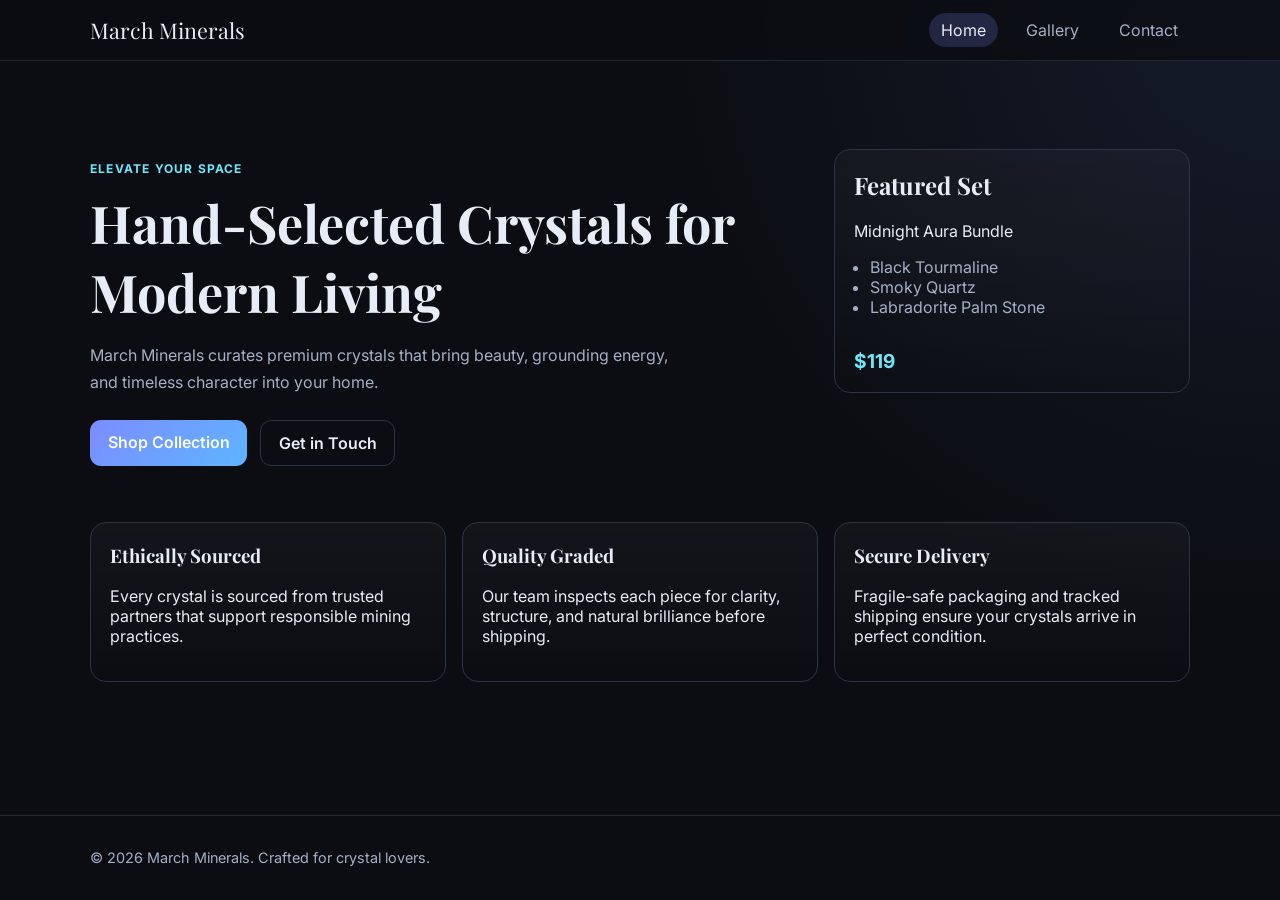
==== index.html @ da6be4ef "Create March Minerals dark-themed multi-page storefront" ====
<!DOCTYPE html>
<html lang="en">
<head>
  <meta charset="UTF-8" />
  <meta name="viewport" content="width=device-width, initial-scale=1.0" />
  <title>March Minerals | Home</title>
  <link rel="preconnect" href="https://fonts.googleapis.com">
  <link rel="preconnect" href="https://fonts.gstatic.com" crossorigin>
  <link href="https://fonts.googleapis.com/css2?family=Inter:wght@400;500;700&family=Playfair+Display:wght@600;700&display=swap" rel="stylesheet">
  <link rel="stylesheet" href="styles.css" />
</head>
<body>
  <header class="site-header">
    <div class="container nav-wrap">
      <a class="brand" href="index.html">March Minerals</a>
      <nav>
        <ul class="nav-list">
          <li><a class="active" href="index.html">Home</a></li>
          <li><a href="gallery.html">Gallery</a></li>
          <li><a href="contact.html">Contact</a></li>
        </ul>
      </nav>
    </div>
  </header>

  <main>
    <section class="hero">
      <div class="container hero-grid">
        <div>
          <p class="eyebrow">Elevate your space</p>
          <h1>Hand-Selected Crystals for Modern Living</h1>
          <p class="lead">March Minerals curates premium crystals that bring beauty, grounding energy, and timeless character into your home.</p>
          <div class="actions">
            <a class="btn btn-primary" href="gallery.html">Shop Collection</a>
            <a class="btn btn-ghost" href="contact.html">Get in Touch</a>
          </div>
        </div>
        <div class="hero-card">
          <h2>Featured Set</h2>
          <p>Midnight Aura Bundle</p>
          <ul>
            <li>Black Tourmaline</li>
            <li>Smoky Quartz</li>
            <li>Labradorite Palm Stone</li>
          </ul>
          <span class="price">$119</span>
        </div>
      </div>
    </section>

    <section class="highlights container">
      <article class="card">
        <h3>Ethically Sourced</h3>
        <p>Every crystal is sourced from trusted partners that support responsible mining practices.</p>
      </article>
      <article class="card">
        <h3>Quality Graded</h3>
        <p>Our team inspects each piece for clarity, structure, and natural brilliance before shipping.</p>
      </article>
      <article class="card">
        <h3>Secure Delivery</h3>
        <p>Fragile-safe packaging and tracked shipping ensure your crystals arrive in perfect condition.</p>
      </article>
    </section>
  </main>

  <footer class="site-footer">
    <div class="container">
      <p>© 2026 March Minerals. Crafted for crystal lovers.</p>
    </div>
  </footer>
</body>
</html>
---- styles.css ----
:root {
  --bg: #0b0d12;
  --bg-alt: #121724;
  --panel: #181f2e;
  --line: #2a3348;
  --text: #e8ecf7;
  --muted: #a5afc5;
  --accent: #6ee7f9;
  --accent-strong: #7c8cff;
}

* {
  box-sizing: border-box;
}

body {
  margin: 0;
  font-family: "Inter", system-ui, sans-serif;
  background: radial-gradient(circle at top right, #151b2a, var(--bg) 40%);
  color: var(--text);
  min-height: 100vh;
  display: flex;
  flex-direction: column;
}

main {
  flex: 1;
}

h1,
h2,
h3 {
  font-family: "Playfair Display", Georgia, serif;
  margin-top: 0;
}

.container {
  width: min(1100px, 92vw);
  margin: 0 auto;
}

.site-header {
  position: sticky;
  top: 0;
  backdrop-filter: blur(8px);
  background: rgba(11, 13, 18, 0.75);
  border-bottom: 1px solid rgba(122, 138, 170, 0.2);
}

.nav-wrap {
  display: flex;
  align-items: center;
  justify-content: space-between;
  padding: 1rem 0;
}

.brand {
  font-family: "Playfair Display", Georgia, serif;
  color: var(--text);
  font-size: 1.35rem;
  text-decoration: none;
}

.nav-list {
  list-style: none;
  display: flex;
  gap: 1rem;
  margin: 0;
  padding: 0;
}

.nav-list a {
  color: var(--muted);
  text-decoration: none;
  padding: 0.45rem 0.75rem;
  border-radius: 999px;
  transition: 0.2s ease;
}

.nav-list a:hover,
.nav-list .active {
  color: var(--text);
  background: rgba(124, 140, 255, 0.2);
}

.hero {
  padding: 5.5rem 0 3.5rem;
}

.hero-grid {
  display: grid;
  grid-template-columns: 2fr 1fr;
  gap: 2rem;
  align-items: start;
}

.eyebrow {
  color: var(--accent);
  text-transform: uppercase;
  letter-spacing: 0.1em;
  font-size: 0.75rem;
  font-weight: 700;
}

h1 {
  font-size: clamp(2rem, 5vw, 3.25rem);
  margin-bottom: 1rem;
}

.lead {
  color: var(--muted);
  max-width: 60ch;
  line-height: 1.7;
}

.actions {
  display: flex;
  gap: 0.8rem;
  margin-top: 1.5rem;
}

.btn {
  text-decoration: none;
  font-weight: 600;
  padding: 0.75rem 1.1rem;
  border-radius: 0.7rem;
}

.btn-primary {
  background: linear-gradient(135deg, var(--accent-strong), #5db5ff);
  color: #f9fbff;
}

.btn-ghost {
  border: 1px solid var(--line);
  color: var(--text);
}

.hero-card,
.card,
.product-card {
  background: linear-gradient(180deg, rgba(255, 255, 255, 0.03), rgba(255, 255, 255, 0));
  border: 1px solid var(--line);
  border-radius: 1rem;
  padding: 1.2rem;
}

.hero-card ul {
  padding-left: 1rem;
  color: var(--muted);
}

.price {
  display: inline-block;
  margin-top: 1rem;
  font-weight: 700;
  color: var(--accent);
  font-size: 1.2rem;
}

.highlights {
  display: grid;
  gap: 1rem;
  grid-template-columns: repeat(3, minmax(0, 1fr));
  padding-bottom: 3rem;
}

.page-pad {
  padding: 3rem 0;
}

.section-heading {
  margin-bottom: 2rem;
}

.product-grid {
  display: grid;
  grid-template-columns: repeat(auto-fit, minmax(220px, 1fr));
  gap: 1rem;
}

.stone-visual {
  height: 120px;
  border-radius: 0.75rem;
  margin-bottom: 0.9rem;
}

.amethyst { background: linear-gradient(135deg, #4a266a, #b07bff); }
.rose { background: linear-gradient(135deg, #6f3959, #f4b8cb); }
.citrine { background: linear-gradient(135deg, #6d4c18, #ffdc6a); }
.obsidian { background: linear-gradient(135deg, #0a0a0b, #3f3f44); }
.fluorite { background: linear-gradient(135deg, #2d7f72, #8f7dff); }
.moonstone { background: linear-gradient(135deg, #5a5d7a, #d8e2ff); }

.product-card p {
  color: var(--muted);
  min-height: 3.5rem;
}

.product-meta {
  display: flex;
  justify-content: space-between;
  align-items: center;
}

.product-meta span {
  font-weight: 700;
}

button {
  border: 0;
  border-radius: 0.6rem;
  padding: 0.55rem 0.75rem;
  background: rgba(110, 231, 249, 0.16);
  color: var(--text);
  cursor: pointer;
}

.contact-layout {
  display: grid;
  grid-template-columns: 1fr 1.2fr;
  gap: 1rem;
}

.contact-form {
  display: grid;
  gap: 0.75rem;
}

input,
textarea {
  width: 100%;
  border: 1px solid var(--line);
  border-radius: 0.6rem;
  padding: 0.65rem 0.75rem;
  background: #0f1421;
  color: var(--text);
}

.site-footer {
  border-top: 1px solid rgba(122, 138, 170, 0.2);
  margin-top: 3rem;
  color: var(--muted);
  font-size: 0.9rem;
}

.site-footer .container {
  padding: 1.2rem 0;
}

@media (max-width: 840px) {
  .hero-grid,
  .contact-layout,
  .highlights {
    grid-template-columns: 1fr;
  }

  .nav-wrap {
    flex-direction: column;
    gap: 0.7rem;
  }
}
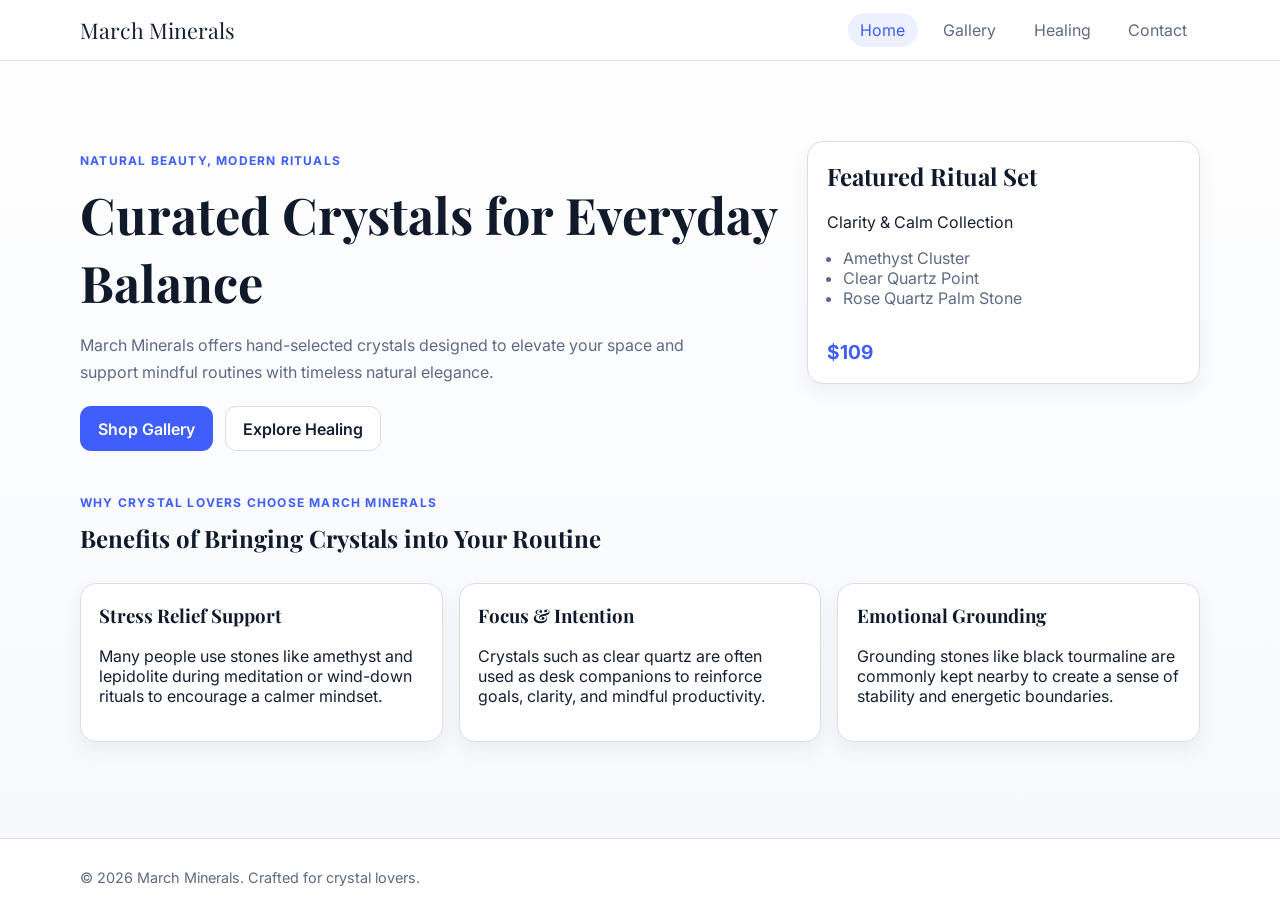
==== commit cbaacc33: "Redesign site with light theme and add Healing page" ====
--- a/index.html
+++ b/index.html
@@ -17,6 +17,7 @@
         <ul class="nav-list">
           <li><a class="active" href="index.html">Home</a></li>
           <li><a href="gallery.html">Gallery</a></li>
+          <li><a href="healing.html">Healing</a></li>
           <li><a href="contact.html">Contact</a></li>
         </ul>
       </nav>
@@ -27,45 +28,51 @@
     <section class="hero">
       <div class="container hero-grid">
         <div>
-          <p class="eyebrow">Elevate your space</p>
-          <h1>Hand-Selected Crystals for Modern Living</h1>
-          <p class="lead">March Minerals curates premium crystals that bring beauty, grounding energy, and timeless character into your home.</p>
+          <p class="eyebrow">Natural beauty, modern rituals</p>
+          <h1>Curated Crystals for Everyday Balance</h1>
+          <p class="lead">March Minerals offers hand-selected crystals designed to elevate your space and support mindful routines with timeless natural elegance.</p>
           <div class="actions">
-            <a class="btn btn-primary" href="gallery.html">Shop Collection</a>
-            <a class="btn btn-ghost" href="contact.html">Get in Touch</a>
+            <a class="btn btn-primary" href="gallery.html">Shop Gallery</a>
+            <a class="btn btn-ghost" href="healing.html">Explore Healing</a>
           </div>
         </div>
-        <div class="hero-card">
-          <h2>Featured Set</h2>
-          <p>Midnight Aura Bundle</p>
+        <aside class="hero-card">
+          <h2>Featured Ritual Set</h2>
+          <p>Clarity & Calm Collection</p>
           <ul>
-            <li>Black Tourmaline</li>
-            <li>Smoky Quartz</li>
-            <li>Labradorite Palm Stone</li>
+            <li>Amethyst Cluster</li>
+            <li>Clear Quartz Point</li>
+            <li>Rose Quartz Palm Stone</li>
           </ul>
-          <span class="price">$119</span>
-        </div>
+          <span class="price">$109</span>
+        </aside>
       </div>
     </section>
 
-    <section class="highlights container">
-      <article class="card">
-        <h3>Ethically Sourced</h3>
-        <p>Every crystal is sourced from trusted partners that support responsible mining practices.</p>
-      </article>
-      <article class="card">
-        <h3>Quality Graded</h3>
-        <p>Our team inspects each piece for clarity, structure, and natural brilliance before shipping.</p>
-      </article>
-      <article class="card">
-        <h3>Secure Delivery</h3>
-        <p>Fragile-safe packaging and tracked shipping ensure your crystals arrive in perfect condition.</p>
-      </article>
+    <section class="container benefits">
+      <div class="section-heading">
+        <p class="eyebrow">Why crystal lovers choose March Minerals</p>
+        <h2>Benefits of Bringing Crystals into Your Routine</h2>
+      </div>
+      <div class="highlights">
+        <article class="card">
+          <h3>Stress Relief Support</h3>
+          <p>Many people use stones like amethyst and lepidolite during meditation or wind-down rituals to encourage a calmer mindset.</p>
+        </article>
+        <article class="card">
+          <h3>Focus & Intention</h3>
+          <p>Crystals such as clear quartz are often used as desk companions to reinforce goals, clarity, and mindful productivity.</p>
+        </article>
+        <article class="card">
+          <h3>Emotional Grounding</h3>
+          <p>Grounding stones like black tourmaline are commonly kept nearby to create a sense of stability and energetic boundaries.</p>
+        </article>
+      </div>
     </section>
   </main>
 
   <footer class="site-footer">
-    <div class="container">
+    <div class="container footer-wrap">
       <p>© 2026 March Minerals. Crafted for crystal lovers.</p>
     </div>
   </footer>
--- a/styles.css
+++ b/styles.css
@@ -1,12 +1,12 @@
 :root {
-  --bg: #0b0d12;
-  --bg-alt: #121724;
-  --panel: #181f2e;
-  --line: #2a3348;
-  --text: #e8ecf7;
-  --muted: #a5afc5;
-  --accent: #6ee7f9;
-  --accent-strong: #7c8cff;
+  --bg: #f6f8fc;
+  --bg-alt: #eef2f8;
+  --panel: #ffffff;
+  --line: #d8dfeb;
+  --text: #162033;
+  --muted: #5f6b83;
+  --accent: #3f5efb;
+  --accent-soft: #edf1ff;
 }
 
 * {
@@ -16,7 +16,7 @@
 body {
   margin: 0;
   font-family: "Inter", system-ui, sans-serif;
-  background: radial-gradient(circle at top right, #151b2a, var(--bg) 40%);
+  background: linear-gradient(180deg, #ffffff 0%, var(--bg) 100%);
   color: var(--text);
   min-height: 100vh;
   display: flex;
@@ -32,19 +32,21 @@
 h3 {
   font-family: "Playfair Display", Georgia, serif;
   margin-top: 0;
+  color: #111a2b;
 }
 
 .container {
-  width: min(1100px, 92vw);
+  width: min(1120px, 92vw);
   margin: 0 auto;
 }
 
 .site-header {
   position: sticky;
   top: 0;
+  z-index: 10;
   backdrop-filter: blur(8px);
-  background: rgba(11, 13, 18, 0.75);
-  border-bottom: 1px solid rgba(122, 138, 170, 0.2);
+  background: rgba(255, 255, 255, 0.9);
+  border-bottom: 1px solid var(--line);
 }
 
 .nav-wrap {
@@ -64,7 +66,7 @@
 .nav-list {
   list-style: none;
   display: flex;
-  gap: 1rem;
+  gap: 0.75rem;
   margin: 0;
   padding: 0;
 }
@@ -72,25 +74,25 @@
 .nav-list a {
   color: var(--muted);
   text-decoration: none;
-  padding: 0.45rem 0.75rem;
+  padding: 0.45rem 0.8rem;
   border-radius: 999px;
   transition: 0.2s ease;
 }
 
 .nav-list a:hover,
 .nav-list .active {
-  color: var(--text);
-  background: rgba(124, 140, 255, 0.2);
+  color: var(--accent);
+  background: var(--accent-soft);
 }
 
 .hero {
-  padding: 5.5rem 0 3.5rem;
+  padding: 5rem 0 2rem;
 }
 
 .hero-grid {
   display: grid;
-  grid-template-columns: 2fr 1fr;
-  gap: 2rem;
+  grid-template-columns: 1.8fr 1fr;
+  gap: 1.25rem;
   align-items: start;
 }
 
@@ -103,46 +105,49 @@
 }
 
 h1 {
-  font-size: clamp(2rem, 5vw, 3.25rem);
-  margin-bottom: 1rem;
+  font-size: clamp(2rem, 4vw, 3.15rem);
+  margin-bottom: 0.8rem;
 }
 
 .lead {
   color: var(--muted);
-  max-width: 60ch;
+  max-width: 66ch;
   line-height: 1.7;
 }
 
 .actions {
   display: flex;
   gap: 0.8rem;
-  margin-top: 1.5rem;
+  margin-top: 1.25rem;
 }
 
 .btn {
   text-decoration: none;
   font-weight: 600;
-  padding: 0.75rem 1.1rem;
+  padding: 0.72rem 1.05rem;
   border-radius: 0.7rem;
+  border: 1px solid transparent;
 }
 
 .btn-primary {
-  background: linear-gradient(135deg, var(--accent-strong), #5db5ff);
-  color: #f9fbff;
+  background: var(--accent);
+  color: #fff;
 }
 
 .btn-ghost {
-  border: 1px solid var(--line);
-  color: var(--text);
+  border-color: var(--line);
+  color: var(--text);
+  background: #fff;
 }
 
 .hero-card,
 .card,
 .product-card {
-  background: linear-gradient(180deg, rgba(255, 255, 255, 0.03), rgba(255, 255, 255, 0));
+  background: var(--panel);
   border: 1px solid var(--line);
   border-radius: 1rem;
-  padding: 1.2rem;
+  padding: 1.15rem;
+  box-shadow: 0 8px 20px rgba(16, 28, 52, 0.06);
 }
 
 .hero-card ul {
@@ -158,11 +163,14 @@
   font-size: 1.2rem;
 }
 
+.benefits {
+  padding-bottom: 3rem;
+}
+
 .highlights {
   display: grid;
   gap: 1rem;
   grid-template-columns: repeat(3, minmax(0, 1fr));
-  padding-bottom: 3rem;
 }
 
 .page-pad {
@@ -170,7 +178,7 @@
 }
 
 .section-heading {
-  margin-bottom: 2rem;
+  margin-bottom: 1.8rem;
 }
 
 .product-grid {
@@ -185,12 +193,12 @@
   margin-bottom: 0.9rem;
 }
 
-.amethyst { background: linear-gradient(135deg, #4a266a, #b07bff); }
-.rose { background: linear-gradient(135deg, #6f3959, #f4b8cb); }
-.citrine { background: linear-gradient(135deg, #6d4c18, #ffdc6a); }
-.obsidian { background: linear-gradient(135deg, #0a0a0b, #3f3f44); }
-.fluorite { background: linear-gradient(135deg, #2d7f72, #8f7dff); }
-.moonstone { background: linear-gradient(135deg, #5a5d7a, #d8e2ff); }
+.amethyst { background: linear-gradient(135deg, #6e49b8, #d8c2ff); }
+.rose { background: linear-gradient(135deg, #cd7ca1, #ffe0ec); }
+.citrine { background: linear-gradient(135deg, #c28d1c, #ffe589); }
+.obsidian { background: linear-gradient(135deg, #23252e, #6a6f84); }
+.fluorite { background: linear-gradient(135deg, #4f8b7f, #b9a8ff); }
+.moonstone { background: linear-gradient(135deg, #8d93b2, #f0f4ff); }
 
 .product-card p {
   color: var(--muted);
@@ -211,9 +219,10 @@
   border: 0;
   border-radius: 0.6rem;
   padding: 0.55rem 0.75rem;
-  background: rgba(110, 231, 249, 0.16);
-  color: var(--text);
+  background: var(--accent-soft);
+  color: var(--accent);
   cursor: pointer;
+  font-weight: 600;
 }
 
 .contact-layout {
@@ -233,30 +242,55 @@
   border: 1px solid var(--line);
   border-radius: 0.6rem;
   padding: 0.65rem 0.75rem;
-  background: #0f1421;
-  color: var(--text);
+  background: #fff;
+  color: var(--text);
+}
+
+.healing-grid {
+  display: grid;
+  grid-template-columns: repeat(2, minmax(0, 1fr));
+  gap: 1rem;
+}
+
+.span-2 {
+  grid-column: span 2;
+}
+
+.list-clean {
+  margin: 0;
+  padding-left: 1.1rem;
+  color: var(--muted);
+  line-height: 1.6;
 }
 
 .site-footer {
-  border-top: 1px solid rgba(122, 138, 170, 0.2);
+  border-top: 1px solid var(--line);
   margin-top: 3rem;
   color: var(--muted);
   font-size: 0.9rem;
-}
-
-.site-footer .container {
-  padding: 1.2rem 0;
-}
-
-@media (max-width: 840px) {
+  background: #fff;
+}
+
+.footer-wrap {
+  padding: 1rem 0;
+}
+
+@media (max-width: 900px) {
   .hero-grid,
   .contact-layout,
-  .highlights {
+  .highlights,
+  .healing-grid {
     grid-template-columns: 1fr;
   }
 
+  .span-2 {
+    grid-column: auto;
+  }
+}
+
+@media (max-width: 700px) {
   .nav-wrap {
     flex-direction: column;
-    gap: 0.7rem;
+    gap: 0.65rem;
   }
 }
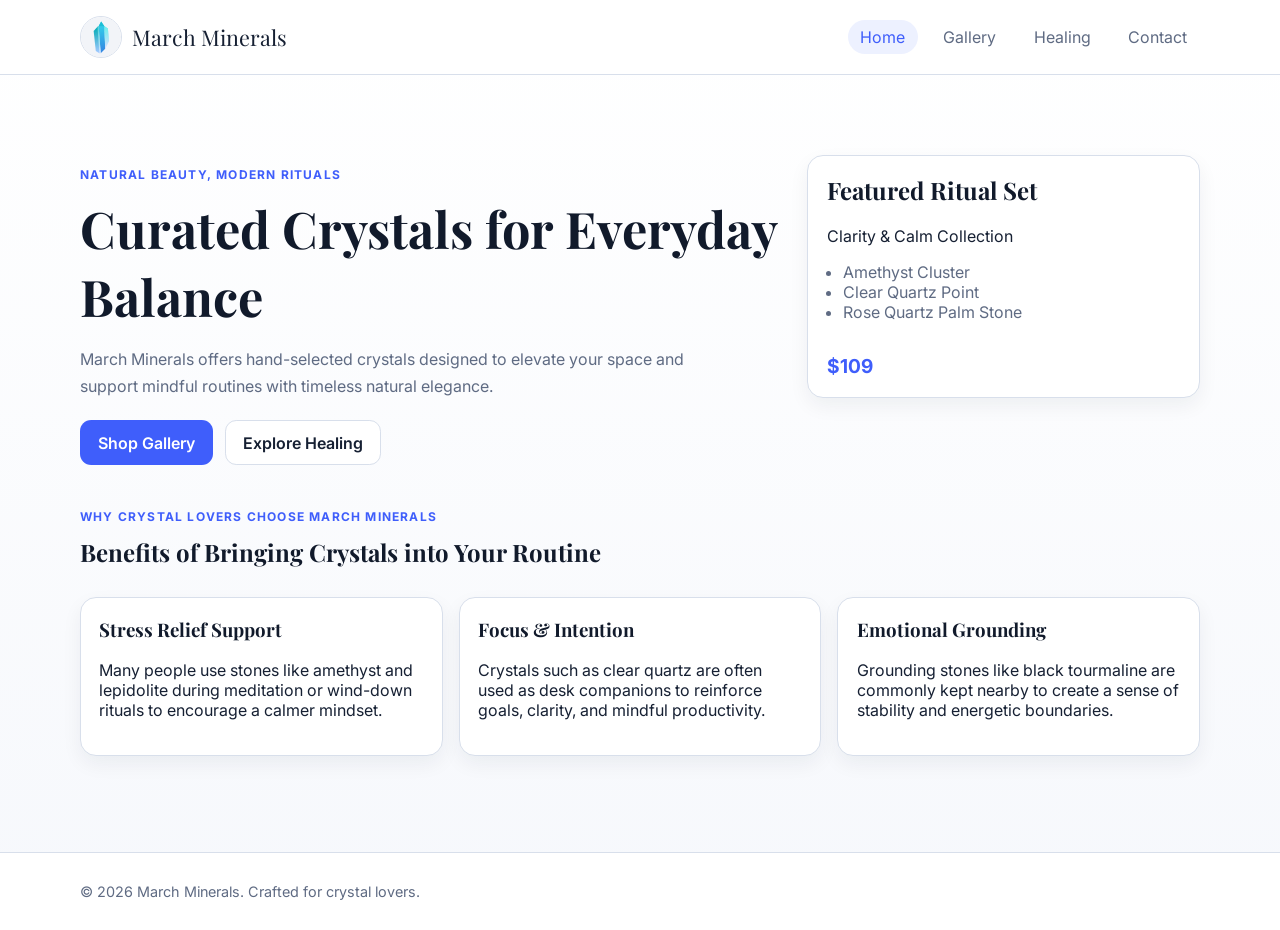
==== commit 74fdb868: "Expand gallery catalog and add March Minerals logo" ====
--- a/index.html
+++ b/index.html
@@ -12,7 +12,10 @@
 <body>
   <header class="site-header">
     <div class="container nav-wrap">
-      <a class="brand" href="index.html">March Minerals</a>
+      <a class="brand" href="index.html">
+        <img src="assets/march-minerals-logo.svg" alt="March Minerals logo" class="brand-logo">
+        <span>March Minerals</span>
+      </a>
       <nav>
         <ul class="nav-list">
           <li><a class="active" href="index.html">Home</a></li>
--- a/styles.css
+++ b/styles.css
@@ -61,6 +61,17 @@
   color: var(--text);
   font-size: 1.35rem;
   text-decoration: none;
+  display: inline-flex;
+  align-items: center;
+  gap: 0.65rem;
+}
+
+.brand-logo {
+  width: 42px;
+  height: 42px;
+  border-radius: 50%;
+  object-fit: cover;
+  border: 1px solid var(--line);
 }
 
 .nav-list {
@@ -205,14 +216,17 @@
   min-height: 3.5rem;
 }
 
-.product-meta {
-  display: flex;
-  justify-content: space-between;
-  align-items: center;
-}
-
-.product-meta span {
-  font-weight: 700;
+.product-details {
+  list-style: none;
+  padding: 0;
+  margin: 0 0 0.9rem;
+  color: var(--muted);
+  display: grid;
+  gap: 0.25rem;
+}
+
+.product-details strong {
+  color: var(--text);
 }
 
 button {
@@ -293,4 +307,8 @@
     flex-direction: column;
     gap: 0.65rem;
   }
-}
+
+  .brand {
+    font-size: 1.2rem;
+  }
+}
